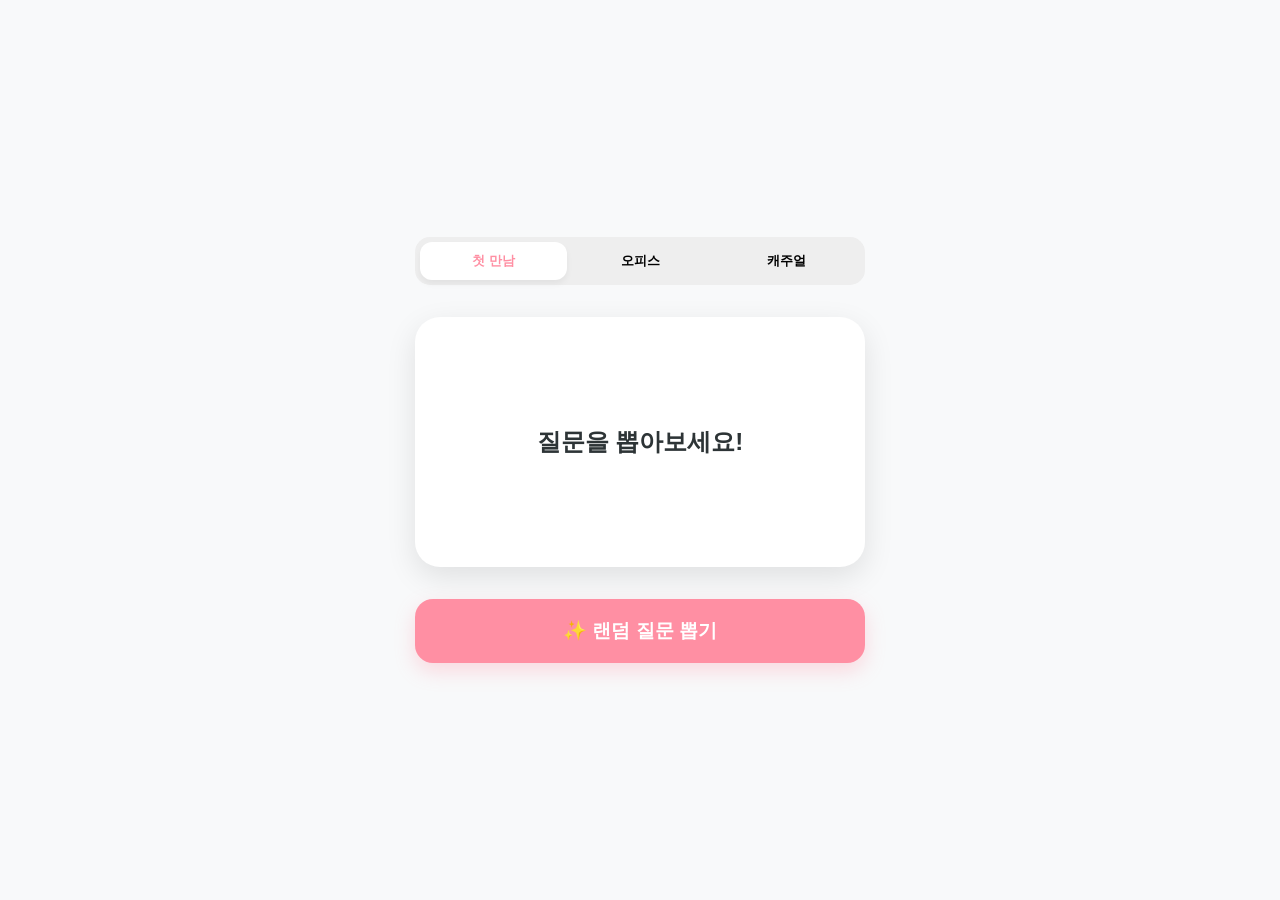
==== developer/index.html @ 5788ceca "init" ====
<!DOCTYPE html>
<html lang="ko">
<head>
  <meta charset="UTF-8">
  <meta name="viewport" content="width=device-width, initial-scale=1.0">
  <title>아이스브레이킹 랜덤 질문 생성기</title>
  <!-- Designer의 CSS를 직접 연결하거나 삽입 (편의상 통합) -->
  <link rel="stylesheet" href="../designer/style.css">
  <style>
    /* 통합을 위한 추가 스타일 (카테고리 색상 차별화 등) */
    .office-theme { --accent-color: #74b9ff; }
    .casual-theme { --accent-color: #fab1a0; }
    .meeting-theme { --accent-color: #ff8fa3; }
  </style>
</head>
<body class="meeting-theme">
  <div class="container">
    <div class="category-tabs" id="tabs">
      <button data-cat="meeting" class="active">첫 만남</button>
      <button data-cat="office">오피스</button>
      <button data-cat="casual">캐주얼</button>
    </div>

    <div class="card" id="question-card">
      <p class="question-text fade-in" id="question">
        질문을 뽑아보세요!
      </p>
    </div>

    <button class="generate-btn" id="generate-btn">
      ✨ 랜덤 질문 뽑기
    </button>
  </div>

  <script>
    const questionsFile = '../content/questions.json';
    let allQuestions = [];
    let currentCategory = 'meeting';

    const questionEl = document.getElementById('question');
    const generateBtn = document.getElementById('generate-btn');
    const tabs = document.querySelectorAll('#tabs button');
    const card = document.getElementById('question-card');

    // 데이터 불러오기
    async function loadQuestions() {
      try {
        const response = await fetch(questionsFile);
        allQuestions = await response.json();
      } catch (err) {
        console.error("데이터를 불러오는 중 오류가 발생했습니다.", err);
        questionEl.innerText = "데이터 로딩 실패 😢";
      }
    }

    // 카테고리 변경
    tabs.forEach(tab => {
      tab.addEventListener('click', () => {
        tabs.forEach(t => t.classList.remove('active'));
        tab.classList.add('active');
        currentCategory = tab.dataset.cat;
        
        // 배경 테마 변경
        document.body.className = `${currentCategory}-theme`;
      });
    });

    // 질문 뽑기
    function generateQuestion() {
      const filtered = allQuestions.filter(q => q.category === currentCategory);
      if (filtered.length === 0) return;

      const randomIdx = Math.floor(Math.random() * filtered.length);
      const selected = filtered[randomIdx];

      // 애니메이션 재시작
      questionEl.classList.remove('fade-in');
      void questionEl.offsetWidth; // 리플로우 강제 발생
      questionEl.classList.add('fade-in');

      questionEl.innerText = selected.question;
    }

    generateBtn.addEventListener('click', generateQuestion);

    // 초기화
    loadQuestions();
  </script>
</body>
</html>
---- designer/style.css ----
:root {
  --bg-primary: #f8f9fa;
  --bg-secondary: #ffffff;
  --accent-color: #ff8fa3; /* 러블리 핑크 파스텔 */
  --text-main: #2d3436;
  --text-muted: #636e72;
  --shadow: 0 10px 30px rgba(0, 0, 0, 0.1);
}

* {
  box-sizing: border-box;
  margin: 0;
  padding: 0;
  font-family: 'Pretendard', -apple-system, BlinkMacSystemFont, 'Segoe UI', Roboto, sans-serif;
}

body {
  background-color: var(--bg-primary);
  display: flex;
  justify-content: center;
  align-items: center;
  height: 100vh;
  color: var(--text-main);
}

.container {
  width: 90%;
  max-width: 450px;
  text-align: center;
}

.category-tabs {
  display: flex;
  justify-content: space-around;
  margin-bottom: 2rem;
  background: #eee;
  padding: 5px;
  border-radius: 15px;
}

.category-tabs button {
  flex: 1;
  border: none;
  background: transparent;
  padding: 10px;
  border-radius: 12px;
  cursor: pointer;
  font-weight: 600;
  transition: 0.3s;
}

.category-tabs button.active {
  background: white;
  box-shadow: 0 4px 6px rgba(0,0,0,0.05);
  color: var(--accent-color);
}

.card {
  background: var(--bg-secondary);
  padding: 3rem 2rem;
  border-radius: 25px;
  box-shadow: var(--shadow);
  min-height: 250px;
  display: flex;
  flex-direction: column;
  justify-content: center;
  margin-bottom: 2rem;
  transition: transform 0.3s ease;
}

.card:active {
  transform: scale(0.98);
}

.question-text {
  font-size: 1.5rem;
  line-height: 1.6;
  font-weight: 700;
  word-break: keep-all;
}

.generate-btn {
  background: var(--accent-color);
  color: white;
  border: none;
  padding: 1.2rem 2.5rem;
  border-radius: 18px;
  font-size: 1.2rem;
  font-weight: 800;
  cursor: pointer;
  box-shadow: 0 8px 20px rgba(255, 143, 163, 0.3);
  width: 100%;
  transition: 0.3s;
}

.generate-btn:hover {
  transform: translateY(-2px);
  filter: brightness(1.05);
}

.fade-in {
  animation: fadeIn 0.5s ease;
}

@keyframes fadeIn {
  from { opacity: 0; transform: translateY(10px); }
  to { opacity: 1; transform: translateY(0); }
}
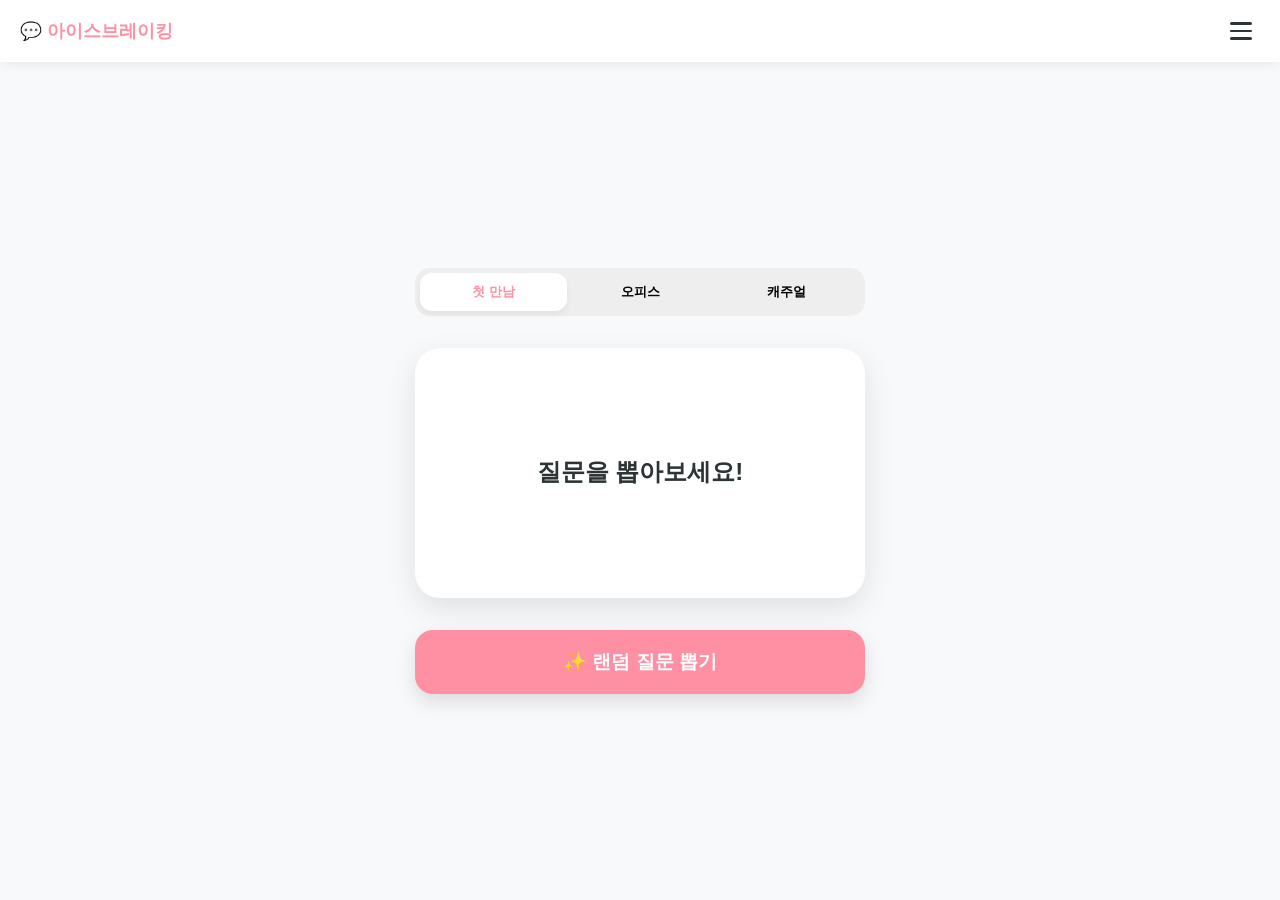
==== commit e8c57abd: "feat: 멀티게임 허브 추가 (아이스브레이킹 + 사다리타기) - 상단 네비게이션 바 및 게임 선택 바텀 시트 메뉴 추가 - 홈 화면에서 아이스브레이킹 게임 기본 표시 - 사다리타" ====
--- a/developer/index.html
+++ b/developer/index.html
@@ -3,88 +3,377 @@
 <head>
   <meta charset="UTF-8">
   <meta name="viewport" content="width=device-width, initial-scale=1.0">
-  <title>아이스브레이킹 랜덤 질문 생성기</title>
-  <!-- Designer의 CSS를 직접 연결하거나 삽입 (편의상 통합) -->
+  <title>미니게임 허브</title>
   <link rel="stylesheet" href="../designer/style.css">
-  <style>
-    /* 통합을 위한 추가 스타일 (카테고리 색상 차별화 등) */
-    .office-theme { --accent-color: #74b9ff; }
-    .casual-theme { --accent-color: #fab1a0; }
-    .meeting-theme { --accent-color: #ff8fa3; }
-  </style>
 </head>
 <body class="meeting-theme">
-  <div class="container">
-    <div class="category-tabs" id="tabs">
-      <button data-cat="meeting" class="active">첫 만남</button>
-      <button data-cat="office">오피스</button>
-      <button data-cat="casual">캐주얼</button>
+
+  <!-- 상단 네비게이션 -->
+  <nav class="app-nav">
+    <span class="nav-game-title" id="nav-title">💬 아이스브레이킹</span>
+    <button class="menu-btn" id="menu-btn" title="게임 선택">
+      <span></span><span></span><span></span>
+    </button>
+  </nav>
+
+  <!-- 게임 선택 바텀 시트 -->
+  <div class="game-menu-overlay" id="game-menu-overlay">
+    <div class="game-menu">
+      <div class="game-menu-handle"></div>
+      <div class="game-menu-header">
+        <span>🎮 게임 선택</span>
+        <button class="close-menu-btn" id="close-menu-btn">✕</button>
+      </div>
+      <div class="game-list" id="game-list">
+        <div class="game-card active" data-game="icebreaker">
+          <div class="game-card-icon">💬</div>
+          <div class="game-card-info">
+            <div class="game-card-name">아이스브레이킹</div>
+            <div class="game-card-desc">랜덤 질문으로 어색함 깨기</div>
+          </div>
+        </div>
+        <div class="game-card" data-game="ladder">
+          <div class="game-card-icon">🪜</div>
+          <div class="game-card-info">
+            <div class="game-card-name">사다리타기</div>
+            <div class="game-card-desc">공평한 사다리 게임</div>
+          </div>
+        </div>
+      </div>
     </div>
-
-    <div class="card" id="question-card">
-      <p class="question-text fade-in" id="question">
-        질문을 뽑아보세요!
-      </p>
+  </div>
+
+  <!-- ===== 아이스브레이킹 뷰 ===== -->
+  <div class="game-view" id="view-icebreaker">
+    <div class="container">
+      <div class="category-tabs" id="tabs">
+        <button data-cat="meeting" class="active">첫 만남</button>
+        <button data-cat="office">오피스</button>
+        <button data-cat="casual">캐주얼</button>
+      </div>
+      <div class="card" id="question-card">
+        <p class="question-text fade-in" id="question">질문을 뽑아보세요!</p>
+      </div>
+      <button class="generate-btn" id="generate-btn">✨ 랜덤 질문 뽑기</button>
     </div>
-
-    <button class="generate-btn" id="generate-btn">
-      ✨ 랜덤 질문 뽑기
-    </button>
   </div>
 
+  <!-- ===== 사다리타기 뷰 ===== -->
+  <div class="game-view hidden" id="view-ladder">
+    <div class="ladder-container">
+
+      <!-- 설정 단계 -->
+      <div id="ladder-setup">
+        <h2 class="ladder-title">🪜 사다리타기</h2>
+        <p class="ladder-subtitle">참여자 이름과 결과를 입력하세요</p>
+        <div class="ladder-inputs">
+          <div class="ladder-col-header">
+            <span>👤 참여자</span>
+            <span>🎁 결과</span>
+          </div>
+          <div id="player-rows">
+            <div class="player-row">
+              <input type="text" class="player-input" placeholder="이름 1">
+              <input type="text" class="result-input" placeholder="결과 1">
+            </div>
+            <div class="player-row">
+              <input type="text" class="player-input" placeholder="이름 2">
+              <input type="text" class="result-input" placeholder="결과 2">
+            </div>
+          </div>
+          <button class="add-player-btn" id="add-player-btn">+ 참여자 추가</button>
+        </div>
+        <button class="generate-btn ladder-start-btn" id="ladder-start-btn">🪜 사다리 타기!</button>
+      </div>
+
+      <!-- 게임 단계 -->
+      <div id="ladder-game" class="hidden">
+        <canvas id="ladder-canvas"></canvas>
+        <div class="ladder-actions">
+          <button class="generate-btn" id="reveal-btn">🎉 결과 공개!</button>
+          <button class="secondary-btn" id="ladder-reset-btn">↩ 다시 설정</button>
+        </div>
+      </div>
+
+    </div>
+  </div>
+
   <script>
-    const questionsFile = '../content/questions.json';
+    // ==================== 게임 관리 ====================
+    const GAMES = {
+      icebreaker: { title: '💬 아이스브레이킹', theme: 'meeting-theme' },
+      ladder:     { title: '🪜 사다리타기',     theme: 'ladder-theme'  }
+    };
+    let currentGame = 'icebreaker';
+
+    function switchGame(name) {
+      if (name === currentGame) { closeMenu(); return; }
+      document.querySelectorAll('.game-view').forEach(v => v.classList.add('hidden'));
+      document.getElementById(`view-${name}`).classList.remove('hidden');
+      document.getElementById('nav-title').textContent = GAMES[name].title;
+      document.body.className = GAMES[name].theme;
+      document.querySelectorAll('.game-card').forEach(c => c.classList.toggle('active', c.dataset.game === name));
+      currentGame = name;
+      closeMenu();
+    }
+
+    // 메뉴 열기/닫기
+    const overlay = document.getElementById('game-menu-overlay');
+    document.getElementById('menu-btn').addEventListener('click', () => overlay.classList.add('open'));
+    document.getElementById('close-menu-btn').addEventListener('click', closeMenu);
+    overlay.addEventListener('click', e => { if (e.target === overlay) closeMenu(); });
+    function closeMenu() { overlay.classList.remove('open'); }
+
+    document.querySelectorAll('.game-card').forEach(card => {
+      card.addEventListener('click', () => switchGame(card.dataset.game));
+    });
+
+    // ==================== 아이스브레이킹 ====================
     let allQuestions = [];
     let currentCategory = 'meeting';
-
     const questionEl = document.getElementById('question');
-    const generateBtn = document.getElementById('generate-btn');
-    const tabs = document.querySelectorAll('#tabs button');
-    const card = document.getElementById('question-card');
-
-    // 데이터 불러오기
+
     async function loadQuestions() {
       try {
-        const response = await fetch(questionsFile);
-        allQuestions = await response.json();
-      } catch (err) {
-        console.error("데이터를 불러오는 중 오류가 발생했습니다.", err);
-        questionEl.innerText = "데이터 로딩 실패 😢";
+        const res = await fetch('../content/questions.json');
+        allQuestions = await res.json();
+      } catch (e) {
+        questionEl.innerText = '데이터 로딩 실패 😢';
       }
     }
 
-    // 카테고리 변경
-    tabs.forEach(tab => {
+    document.querySelectorAll('#tabs button').forEach(tab => {
       tab.addEventListener('click', () => {
-        tabs.forEach(t => t.classList.remove('active'));
+        document.querySelectorAll('#tabs button').forEach(t => t.classList.remove('active'));
         tab.classList.add('active');
         currentCategory = tab.dataset.cat;
-        
-        // 배경 테마 변경
-        document.body.className = `${currentCategory}-theme`;
+        if (currentGame === 'icebreaker') {
+          const map = { meeting: 'meeting-theme', office: 'office-theme', casual: 'casual-theme' };
+          document.body.className = map[currentCategory];
+        }
       });
     });
 
-    // 질문 뽑기
-    function generateQuestion() {
-      const filtered = allQuestions.filter(q => q.category === currentCategory);
-      if (filtered.length === 0) return;
-
-      const randomIdx = Math.floor(Math.random() * filtered.length);
-      const selected = filtered[randomIdx];
-
-      // 애니메이션 재시작
+    document.getElementById('generate-btn').addEventListener('click', () => {
+      const pool = allQuestions.filter(q => q.category === currentCategory);
+      if (!pool.length) return;
+      const q = pool[Math.floor(Math.random() * pool.length)];
       questionEl.classList.remove('fade-in');
-      void questionEl.offsetWidth; // 리플로우 강제 발생
+      void questionEl.offsetWidth;
       questionEl.classList.add('fade-in');
-
-      questionEl.innerText = selected.question;
-    }
-
-    generateBtn.addEventListener('click', generateQuestion);
-
-    // 초기화
+      questionEl.innerText = q.question;
+    });
+
     loadQuestions();
+
+    // ==================== 사다리타기 ====================
+    const playerRows = document.getElementById('player-rows');
+    const addPlayerBtn = document.getElementById('add-player-btn');
+    let ladderState = {};
+
+    function renumberPlaceholders() {
+      playerRows.querySelectorAll('.player-row').forEach((row, i) => {
+        const pi = row.querySelector('.player-input');
+        const ri = row.querySelector('.result-input');
+        if (!pi.value) pi.placeholder = `이름 ${i + 1}`;
+        if (!ri.value) ri.placeholder = `결과 ${i + 1}`;
+      });
+      addPlayerBtn.disabled = playerRows.children.length >= 6;
+    }
+
+    addPlayerBtn.addEventListener('click', () => {
+      if (playerRows.children.length >= 6) return;
+      const idx = playerRows.children.length + 1;
+      const row = document.createElement('div');
+      row.className = 'player-row';
+      row.innerHTML = `
+        <input type="text" class="player-input" placeholder="이름 ${idx}">
+        <input type="text" class="result-input" placeholder="결과 ${idx}">
+        <button class="remove-row-btn" onclick="this.closest('.player-row').remove(); renumberPlaceholders();">✕</button>
+      `;
+      playerRows.appendChild(row);
+      renumberPlaceholders();
+    });
+
+    document.getElementById('ladder-start-btn').addEventListener('click', startLadder);
+    document.getElementById('reveal-btn').addEventListener('click', revealResults);
+    document.getElementById('ladder-reset-btn').addEventListener('click', resetLadder);
+
+    function startLadder() {
+      const rows = [...playerRows.querySelectorAll('.player-row')];
+      if (rows.length < 2) { alert('최소 2명 이상 입력해주세요!'); return; }
+
+      const players = rows.map((r, i) => r.querySelector('.player-input').value.trim() || `참여자${i + 1}`);
+      const results = rows.map((r, i) => r.querySelector('.result-input').value.trim() || `결과${i + 1}`);
+      const shuffled = [...results].sort(() => Math.random() - 0.5);
+
+      const n = players.length;
+      const ROWS = 7;
+      const connections = buildConnections(n, ROWS);
+      const paths = calcPaths(n, ROWS, connections);
+
+      ladderState = { players, results: shuffled, connections, paths, n, ROWS };
+
+      document.getElementById('ladder-setup').classList.add('hidden');
+      document.getElementById('ladder-game').classList.remove('hidden');
+      document.getElementById('reveal-btn').style.display = '';
+      const existing = document.getElementById('result-list');
+      if (existing) existing.remove();
+
+      drawLadder(new Set());
+    }
+
+    function buildConnections(n, ROWS) {
+      const conns = [];
+      for (let row = 0; row < ROWS; row++) {
+        const used = new Set();
+        for (let col = 0; col < n - 1; col++) {
+          if (!used.has(col) && !used.has(col - 1) && Math.random() < 0.45) {
+            conns.push({ row, col });
+            used.add(col);
+            used.add(col + 1);
+          }
+        }
+      }
+      return conns;
+    }
+
+    function calcPaths(n, ROWS, conns) {
+      return Array.from({ length: n }, (_, start) => {
+        let col = start;
+        const steps = [];
+        for (let row = 0; row < ROWS; row++) {
+          const right = conns.find(c => c.row === row && c.col === col);
+          const left  = conns.find(c => c.row === row && c.col === col - 1);
+          if (right)      { steps.push({ row, toCol: col + 1 }); col++; }
+          else if (left)  { steps.push({ row, toCol: col - 1 }); col--; }
+        }
+        return { start, end: col, steps };
+      });
+    }
+
+    function drawLadder(highlighted) {
+      const { players, results, connections, paths, n, ROWS } = ladderState;
+      const canvas = document.getElementById('ladder-canvas');
+      const ctx = canvas.getContext('2d');
+
+      const PAD     = 32;
+      const NAME_H  = 44;
+      const ROW_GAP = 38;
+      const RES_H   = 44;
+      const avail   = Math.min(window.innerWidth - 48, 460) - PAD * 2;
+      const COL_GAP = n > 1 ? Math.min(80, avail / (n - 1)) : 80;
+      const W       = COL_GAP * (n - 1) + PAD * 2;
+      const H       = NAME_H + (ROWS + 1) * ROW_GAP + RES_H;
+
+      canvas.width  = W;
+      canvas.height = H;
+      ctx.clearRect(0, 0, W, H);
+
+      const X = col => PAD + col * COL_GAP;
+      const Y = row => NAME_H + (row + 1) * ROW_GAP;
+      const TOP    = NAME_H;
+      const BOTTOM = NAME_H + (ROWS + 1) * ROW_GAP;
+
+      ctx.textAlign    = 'center';
+      ctx.textBaseline = 'middle';
+
+      // 플레이어 이름
+      players.forEach((name, i) => {
+        ctx.font      = 'bold 13px Pretendard, sans-serif';
+        ctx.fillStyle = highlighted.has(i) ? '#6c5ce7' : '#2d3436';
+        ctx.fillText(clip(name, 4), X(i), NAME_H / 2);
+      });
+
+      // 결과 (공개 전엔 ?)
+      const revealed = highlighted.size > 0;
+      results.forEach((res, i) => {
+        ctx.font      = 'bold 13px Pretendard, sans-serif';
+        ctx.fillStyle = revealed ? '#6c5ce7' : '#b2bec3';
+        ctx.fillText(revealed ? clip(res, 4) : '?', X(i), BOTTOM + RES_H / 2);
+      });
+
+      // 세로선
+      ctx.strokeStyle = '#ddd';
+      ctx.lineWidth   = 3;
+      ctx.lineCap     = 'round';
+      players.forEach((_, i) => {
+        ctx.beginPath();
+        ctx.moveTo(X(i), TOP);
+        ctx.lineTo(X(i), BOTTOM);
+        ctx.stroke();
+      });
+
+      // 가로선
+      connections.forEach(({ row, col }) => {
+        ctx.strokeStyle = '#ccc';
+        ctx.lineWidth   = 3;
+        ctx.beginPath();
+        ctx.moveTo(X(col), Y(row));
+        ctx.lineTo(X(col + 1), Y(row));
+        ctx.stroke();
+      });
+
+      // 강조 경로
+      highlighted.forEach(idx => {
+        const path = paths[idx];
+        const moveMap = {};
+        path.steps.forEach(s => { moveMap[s.row] = s.toCol; });
+
+        ctx.strokeStyle = '#6c5ce7';
+        ctx.lineWidth   = 5;
+        ctx.shadowColor = 'rgba(108, 92, 231, 0.4)';
+        ctx.shadowBlur  = 10;
+        ctx.lineCap     = 'round';
+        ctx.lineJoin    = 'round';
+
+        let col = path.start;
+        ctx.beginPath();
+        ctx.moveTo(X(col), TOP);
+        for (let row = 0; row < ROWS; row++) {
+          ctx.lineTo(X(col), Y(row));
+          if (moveMap[row] !== undefined) {
+            col = moveMap[row];
+            ctx.lineTo(X(col), Y(row));
+          }
+        }
+        ctx.lineTo(X(col), BOTTOM);
+        ctx.stroke();
+        ctx.shadowBlur = 0;
+      });
+    }
+
+    function revealResults() {
+      const all = new Set(ladderState.players.map((_, i) => i));
+      drawLadder(all);
+      document.getElementById('reveal-btn').style.display = 'none';
+
+      const list = document.createElement('div');
+      list.id = 'result-list';
+      list.className = 'result-list fade-in';
+      ladderState.paths.forEach(p => {
+        const item = document.createElement('div');
+        item.className = 'result-item';
+        item.innerHTML = `
+          <span class="result-player">${ladderState.players[p.start]}</span>
+          <span class="result-arrow">→</span>
+          <span class="result-value">${ladderState.results[p.end]}</span>
+        `;
+        list.appendChild(item);
+      });
+      document.getElementById('ladder-game').appendChild(list);
+    }
+
+    function resetLadder() {
+      document.getElementById('ladder-setup').classList.remove('hidden');
+      document.getElementById('ladder-game').classList.add('hidden');
+      const rl = document.getElementById('result-list');
+      if (rl) rl.remove();
+    }
+
+    function clip(str, max) {
+      return str.length > max ? str.slice(0, max) + '..' : str;
+    }
   </script>
 </body>
 </html>
--- a/designer/style.css
+++ b/designer/style.css
@@ -1,7 +1,7 @@
 :root {
   --bg-primary: #f8f9fa;
   --bg-secondary: #ffffff;
-  --accent-color: #ff8fa3; /* 러블리 핑크 파스텔 */
+  --accent-color: #ff8fa3;
   --text-main: #2d3436;
   --text-muted: #636e72;
   --shadow: 0 10px 30px rgba(0, 0, 0, 0.1);
@@ -17,14 +17,192 @@
 body {
   background-color: var(--bg-primary);
   display: flex;
+  flex-direction: column;
+  min-height: 100vh;
+  color: var(--text-main);
+  transition: background-color 0.4s ease;
+}
+
+/* ==================== 상단 네비게이션 ==================== */
+.app-nav {
+  position: sticky;
+  top: 0;
+  z-index: 100;
+  display: flex;
+  justify-content: space-between;
+  align-items: center;
+  padding: 14px 20px;
+  background: var(--bg-secondary);
+  box-shadow: 0 2px 12px rgba(0, 0, 0, 0.07);
+}
+
+.nav-game-title {
+  font-size: 1.1rem;
+  font-weight: 800;
+  color: var(--accent-color);
+  transition: color 0.3s;
+}
+
+.menu-btn {
+  background: none;
+  border: none;
+  cursor: pointer;
+  display: flex;
+  flex-direction: column;
   justify-content: center;
-  align-items: center;
-  height: 100vh;
-  color: var(--text-main);
-}
-
+  gap: 5px;
+  padding: 8px;
+  border-radius: 10px;
+  transition: background 0.2s;
+}
+
+.menu-btn:hover {
+  background: var(--bg-primary);
+}
+
+.menu-btn span {
+  display: block;
+  width: 22px;
+  height: 2.5px;
+  background: var(--text-main);
+  border-radius: 2px;
+}
+
+/* ==================== 게임 뷰 ==================== */
+.game-view {
+  flex: 1;
+  display: flex;
+  justify-content: center;
+  align-items: center;
+  padding: 24px 16px;
+  overflow-y: auto;
+}
+
+.game-view.hidden {
+  display: none;
+}
+
+/* ==================== 게임 선택 메뉴 (바텀 시트) ==================== */
+.game-menu-overlay {
+  position: fixed;
+  inset: 0;
+  background: rgba(0, 0, 0, 0.45);
+  z-index: 200;
+  display: flex;
+  align-items: flex-end;
+  opacity: 0;
+  pointer-events: none;
+  transition: opacity 0.3s ease;
+}
+
+.game-menu-overlay.open {
+  opacity: 1;
+  pointer-events: all;
+}
+
+.game-menu {
+  width: 100%;
+  background: var(--bg-secondary);
+  border-radius: 28px 28px 0 0;
+  padding: 24px 20px 32px;
+  transform: translateY(100%);
+  transition: transform 0.35s cubic-bezier(0.34, 1.56, 0.64, 1);
+}
+
+.game-menu-overlay.open .game-menu {
+  transform: translateY(0);
+}
+
+.game-menu-handle {
+  width: 40px;
+  height: 4px;
+  background: #ddd;
+  border-radius: 2px;
+  margin: 0 auto 20px;
+}
+
+.game-menu-header {
+  display: flex;
+  justify-content: space-between;
+  align-items: center;
+  margin-bottom: 18px;
+  font-size: 1.1rem;
+  font-weight: 800;
+}
+
+.close-menu-btn {
+  background: var(--bg-primary);
+  border: none;
+  border-radius: 50%;
+  width: 34px;
+  height: 34px;
+  cursor: pointer;
+  font-size: 14px;
+  color: var(--text-muted);
+  display: flex;
+  align-items: center;
+  justify-content: center;
+  transition: background 0.2s;
+}
+
+.close-menu-btn:hover {
+  background: #e0e0e0;
+}
+
+.game-list {
+  display: flex;
+  flex-direction: column;
+  gap: 10px;
+}
+
+.game-card {
+  display: flex;
+  align-items: center;
+  gap: 16px;
+  padding: 16px;
+  border-radius: 18px;
+  background: var(--bg-primary);
+  cursor: pointer;
+  border: 2px solid transparent;
+  transition: all 0.2s ease;
+}
+
+.game-card:hover {
+  border-color: var(--accent-color);
+}
+
+.game-card.active {
+  background: var(--accent-color);
+  color: white;
+}
+
+.game-card-icon {
+  font-size: 2.2rem;
+  line-height: 1;
+}
+
+.game-card-info {
+  flex: 1;
+}
+
+.game-card-name {
+  font-weight: 800;
+  font-size: 1rem;
+  margin-bottom: 2px;
+}
+
+.game-card-desc {
+  font-size: 0.82rem;
+  opacity: 0.65;
+}
+
+.game-card.active .game-card-desc {
+  opacity: 0.85;
+}
+
+/* ==================== 아이스브레이킹 뷰 ==================== */
 .container {
-  width: 90%;
+  width: 100%;
   max-width: 450px;
   text-align: center;
 }
@@ -47,11 +225,12 @@
   cursor: pointer;
   font-weight: 600;
   transition: 0.3s;
+  font-family: inherit;
 }
 
 .category-tabs button.active {
   background: white;
-  box-shadow: 0 4px 6px rgba(0,0,0,0.05);
+  box-shadow: 0 4px 6px rgba(0, 0, 0, 0.05);
   color: var(--accent-color);
 }
 
@@ -88,9 +267,10 @@
   font-size: 1.2rem;
   font-weight: 800;
   cursor: pointer;
-  box-shadow: 0 8px 20px rgba(255, 143, 163, 0.3);
+  box-shadow: 0 8px 20px rgba(0, 0, 0, 0.12);
   width: 100%;
   transition: 0.3s;
+  font-family: inherit;
 }
 
 .generate-btn:hover {
@@ -98,11 +278,203 @@
   filter: brightness(1.05);
 }
 
+.generate-btn:active {
+  transform: translateY(0);
+}
+
+/* ==================== 사다리타기 ==================== */
+.ladder-container {
+  width: 100%;
+  max-width: 500px;
+  text-align: center;
+}
+
+.ladder-title {
+  font-size: 1.5rem;
+  font-weight: 800;
+  margin-bottom: 6px;
+}
+
+.ladder-subtitle {
+  color: var(--text-muted);
+  margin-bottom: 24px;
+  font-size: 0.95rem;
+}
+
+.ladder-inputs {
+  background: var(--bg-secondary);
+  border-radius: 20px;
+  padding: 20px;
+  box-shadow: var(--shadow);
+  margin-bottom: 20px;
+  text-align: left;
+}
+
+.ladder-col-header {
+  display: flex;
+  justify-content: space-between;
+  font-weight: 700;
+  font-size: 0.88rem;
+  color: var(--text-muted);
+  margin-bottom: 12px;
+  padding: 0 4px;
+}
+
+.ladder-col-header span:last-child {
+  margin-right: 34px;
+}
+
+.player-row {
+  display: flex;
+  gap: 8px;
+  margin-bottom: 10px;
+  align-items: center;
+}
+
+.player-input,
+.result-input {
+  flex: 1;
+  padding: 11px 14px;
+  border: 2px solid #eee;
+  border-radius: 12px;
+  font-size: 0.95rem;
+  font-family: inherit;
+  outline: none;
+  background: var(--bg-primary);
+  color: var(--text-main);
+  transition: border-color 0.2s;
+}
+
+.player-input:focus,
+.result-input:focus {
+  border-color: var(--accent-color);
+  background: white;
+}
+
+.remove-row-btn {
+  background: none;
+  border: none;
+  color: #ccc;
+  cursor: pointer;
+  font-size: 1.1rem;
+  padding: 4px 6px;
+  border-radius: 8px;
+  transition: color 0.2s;
+  flex-shrink: 0;
+  line-height: 1;
+}
+
+.remove-row-btn:hover {
+  color: #e74c3c;
+}
+
+.add-player-btn {
+  width: 100%;
+  padding: 11px;
+  border: 2px dashed #ddd;
+  border-radius: 12px;
+  background: none;
+  color: var(--text-muted);
+  font-size: 0.93rem;
+  cursor: pointer;
+  margin-top: 6px;
+  transition: all 0.2s;
+  font-family: inherit;
+  font-weight: 600;
+}
+
+.add-player-btn:hover {
+  border-color: var(--accent-color);
+  color: var(--accent-color);
+}
+
+.add-player-btn:disabled {
+  opacity: 0.35;
+  cursor: not-allowed;
+}
+
+.ladder-start-btn {
+  margin-top: 4px;
+}
+
+#ladder-canvas {
+  display: block;
+  margin: 0 auto 20px;
+  max-width: 100%;
+}
+
+.ladder-actions {
+  display: flex;
+  flex-direction: column;
+  gap: 10px;
+}
+
+.secondary-btn {
+  background: var(--bg-secondary);
+  border: 2px solid #eee;
+  padding: 1rem 2rem;
+  border-radius: 18px;
+  font-size: 1rem;
+  font-weight: 700;
+  cursor: pointer;
+  width: 100%;
+  transition: all 0.2s;
+  font-family: inherit;
+  color: var(--text-main);
+}
+
+.secondary-btn:hover {
+  border-color: var(--accent-color);
+  color: var(--accent-color);
+}
+
+.result-list {
+  margin-top: 20px;
+  display: flex;
+  flex-direction: column;
+  gap: 10px;
+  text-align: left;
+}
+
+.result-item {
+  display: flex;
+  align-items: center;
+  gap: 10px;
+  background: var(--bg-secondary);
+  padding: 14px 18px;
+  border-radius: 14px;
+  box-shadow: 0 2px 10px rgba(0, 0, 0, 0.06);
+}
+
+.result-player {
+  font-weight: 700;
+  flex: 1;
+}
+
+.result-arrow {
+  color: var(--text-muted);
+  font-size: 1rem;
+}
+
+.result-value {
+  font-weight: 700;
+  color: var(--accent-color);
+  flex: 1;
+  text-align: right;
+}
+
+/* ==================== 테마 ==================== */
+.meeting-theme { --accent-color: #ff8fa3; }
+.office-theme  { --accent-color: #74b9ff; }
+.casual-theme  { --accent-color: #fab1a0; }
+.ladder-theme  { --accent-color: #6c5ce7; }
+
+/* ==================== 애니메이션 ==================== */
 .fade-in {
   animation: fadeIn 0.5s ease;
 }
 
 @keyframes fadeIn {
   from { opacity: 0; transform: translateY(10px); }
-  to { opacity: 1; transform: translateY(0); }
-}
+  to   { opacity: 1; transform: translateY(0); }
+}
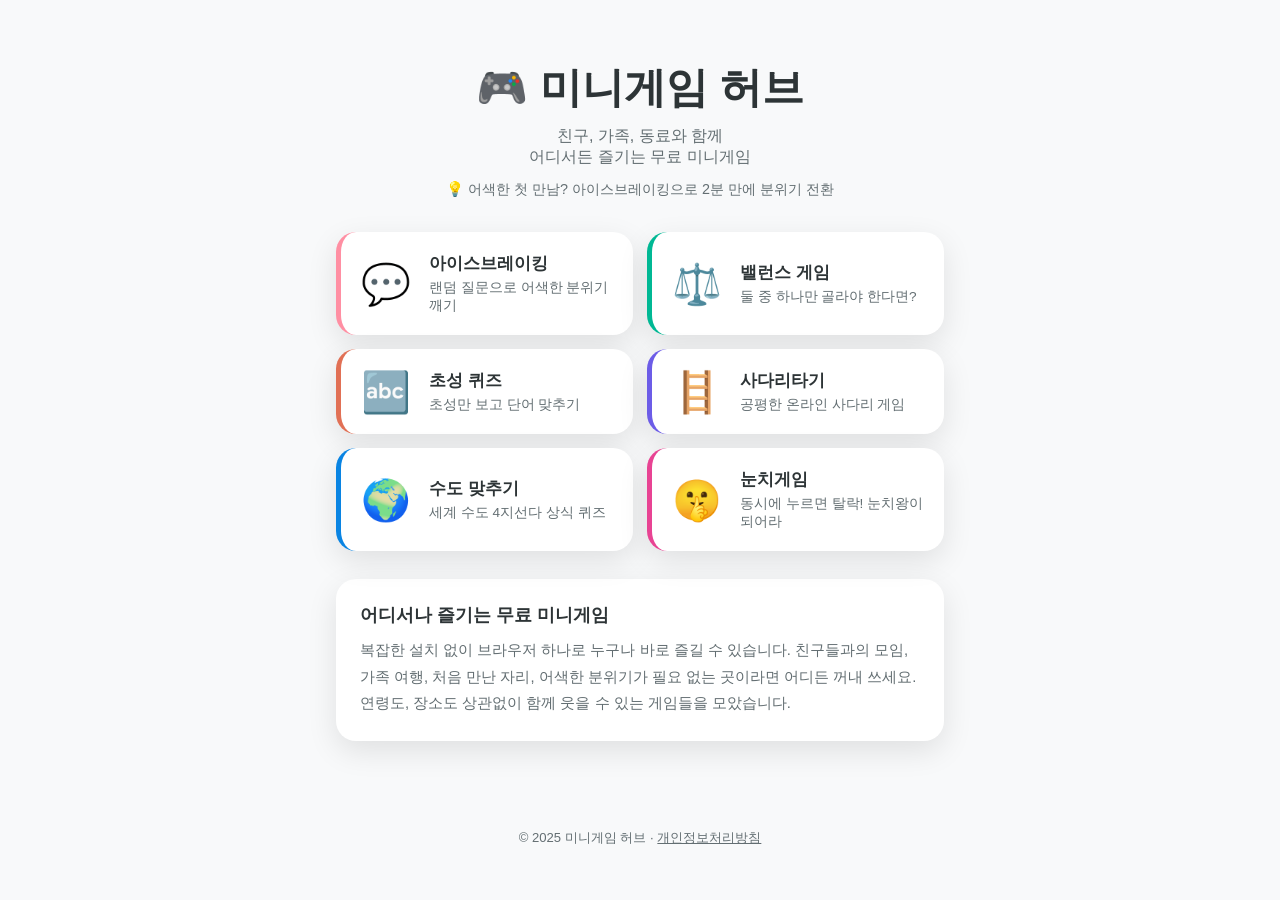
==== commit 71c30698: "feat: 수도 맞추기·눈치게임 추가, 상황 카드 리디자인, AOS 라이브러리 적용 - capital.html: 세계 50개국 수도 4지선다 퀴즈 (12초 타이머, 10문제, 점수" ====
--- a/developer/index.html
+++ b/developer/index.html
@@ -3,7 +3,20 @@
 <head>
   <meta charset="UTF-8">
   <meta name="viewport" content="width=device-width, initial-scale=1.0">
-  <title>미니게임 허브</title>
+  <title>미니게임 허브 - 무료 온라인 미니게임 모음</title>
+  <meta name="robots" content="noindex, follow">
+  <meta property="og:type" content="website">
+  <meta property="og:title" content="미니게임 허브 - 무료 온라인 미니게임 모음">
+  <meta property="og:description" content="친구, 가족, 동료와 함께 즐기는 무료 온라인 미니게임 모음. 설치 없이 바로 플레이!">
+  <meta property="og:url" content="https://comeevery-git.github.io/new_agent_project/">
+  <meta property="og:locale" content="ko_KR">
+  <meta property="og:image" content="https://comeevery-git.github.io/new_agent_project/og-image.jpg">
+  <meta property="og:image:width" content="800">
+  <meta property="og:image:height" content="800">
+  <meta property="og:image:type" content="image/jpeg">
+  <meta property="og:image:alt" content="미니게임 허브 마스코트">
+  <link rel="canonical" href="https://comeevery-git.github.io/new_agent_project/">
+  <meta http-equiv="refresh" content="0; url=https://comeevery-git.github.io/new_agent_project/">
   <link rel="stylesheet" href="../designer/style.css">
 </head>
 <body class="meeting-theme">
@@ -39,6 +52,20 @@
             <div class="game-card-desc">공평한 사다리 게임</div>
           </div>
         </div>
+        <div class="game-card" data-game="balance">
+          <div class="game-card-icon">⚖️</div>
+          <div class="game-card-info">
+            <div class="game-card-name">밸런스 게임</div>
+            <div class="game-card-desc">둘 중 하나만 골라야 한다면?</div>
+          </div>
+        </div>
+        <div class="game-card" data-game="quiz">
+          <div class="game-card-icon">🔤</div>
+          <div class="game-card-info">
+            <div class="game-card-name">초성 퀴즈</div>
+            <div class="game-card-desc">초성만 보고 단어 맞추기</div>
+          </div>
+        </div>
       </div>
     </div>
   </div>
@@ -55,6 +82,37 @@
         <p class="question-text fade-in" id="question">질문을 뽑아보세요!</p>
       </div>
       <button class="generate-btn" id="generate-btn">✨ 랜덤 질문 뽑기</button>
+    </div>
+  </div>
+
+  <!-- ===== 밸런스 게임 뷰 ===== -->
+  <div class="game-view hidden" id="view-balance">
+    <div class="container">
+      <div class="balance-progress" id="balance-progress">1 / 25</div>
+      <div class="balance-cards">
+        <div class="balance-card" id="balance-a" data-side="a">A</div>
+        <div class="balance-vs">VS</div>
+        <div class="balance-card" id="balance-b" data-side="b">B</div>
+      </div>
+      <button class="generate-btn" id="balance-next">다음 질문 →</button>
+    </div>
+  </div>
+
+  <!-- ===== 초성 퀴즈 뷰 ===== -->
+  <div class="game-view hidden" id="view-quiz">
+    <div class="container">
+      <div class="quiz-progress" id="quiz-progress">1 / 25</div>
+      <div class="quiz-card">
+        <div class="quiz-consonants" id="quiz-consonants">ㅊㅋ</div>
+        <div class="quiz-timer-bar"><div class="quiz-timer-fill" id="quiz-timer-fill"></div></div>
+        <div class="quiz-hint hidden" id="quiz-hint"></div>
+        <div class="quiz-answer hidden" id="quiz-answer"></div>
+      </div>
+      <div class="quiz-actions" id="quiz-actions">
+        <button class="secondary-btn" id="quiz-hint-btn">💡 힌트</button>
+        <button class="generate-btn" id="quiz-reveal-btn">정답 보기</button>
+      </div>
+      <button class="generate-btn hidden" id="quiz-next-btn">다음 문제 →</button>
     </div>
   </div>
 
@@ -102,12 +160,16 @@
     // ==================== 게임 관리 ====================
     const GAMES = {
       icebreaker: { title: '💬 아이스브레이킹', theme: 'meeting-theme' },
-      ladder:     { title: '🪜 사다리타기',     theme: 'ladder-theme'  }
+      ladder:     { title: '🪜 사다리타기',     theme: 'ladder-theme'  },
+      balance:    { title: '⚖️ 밸런스 게임',    theme: 'balance-theme' },
+      quiz:       { title: '🔤 초성 퀴즈',      theme: 'quiz-theme'    }
     };
     let currentGame = 'icebreaker';
 
     function switchGame(name) {
       if (name === currentGame) { closeMenu(); return; }
+      // 퀴즈 타이머 정지
+      if (currentGame === 'quiz') clearInterval(quizTimer);
       document.querySelectorAll('.game-view').forEach(v => v.classList.add('hidden'));
       document.getElementById(`view-${name}`).classList.remove('hidden');
       document.getElementById('nav-title').textContent = GAMES[name].title;
@@ -115,6 +177,9 @@
       document.querySelectorAll('.game-card').forEach(c => c.classList.toggle('active', c.dataset.game === name));
       currentGame = name;
       closeMenu();
+      // 게임별 초기화
+      if (name === 'balance') startBalance();
+      if (name === 'quiz') startQuiz();
     }
 
     // 메뉴 열기/닫기
@@ -374,6 +439,138 @@
     function clip(str, max) {
       return str.length > max ? str.slice(0, max) + '..' : str;
     }
+
+    // ==================== 밸런스 게임 ====================
+    let balanceQuestions = [];
+    let balanceQueue = [];
+    let balanceCurrent = 0;
+
+    async function loadBalance() {
+      try {
+        const res = await fetch('../content/balance.json');
+        balanceQuestions = await res.json();
+      } catch (e) { console.error('balance.json 로딩 실패', e); }
+    }
+
+    function startBalance() {
+      balanceQueue = [...balanceQuestions].sort(() => Math.random() - 0.5);
+      balanceCurrent = 0;
+      showBalanceQuestion();
+    }
+
+    function showBalanceQuestion() {
+      if (balanceCurrent >= balanceQueue.length) {
+        balanceCurrent = 0;
+        balanceQueue = [...balanceQueue].sort(() => Math.random() - 0.5);
+      }
+      const q = balanceQueue[balanceCurrent];
+      document.getElementById('balance-a').textContent = q.a;
+      document.getElementById('balance-b').textContent = q.b;
+      document.getElementById('balance-a').classList.remove('selected');
+      document.getElementById('balance-b').classList.remove('selected');
+      document.getElementById('balance-progress').textContent =
+        `${balanceCurrent + 1} / ${balanceQueue.length}`;
+    }
+
+    document.getElementById('balance-a').addEventListener('click', function () {
+      document.getElementById('balance-b').classList.remove('selected');
+      this.classList.toggle('selected');
+    });
+    document.getElementById('balance-b').addEventListener('click', function () {
+      document.getElementById('balance-a').classList.remove('selected');
+      this.classList.toggle('selected');
+    });
+    document.getElementById('balance-next').addEventListener('click', () => {
+      balanceCurrent++;
+      showBalanceQuestion();
+    });
+
+    loadBalance();
+
+    // ==================== 초성 퀴즈 ====================
+    let quizQuestions = [];
+    let quizQueue = [];
+    let quizCurrent = 0;
+    let quizTimer = null;
+    let quizTimeLeft = 10;
+    const QUIZ_TIME = 10;
+
+    async function loadQuiz() {
+      try {
+        const res = await fetch('../content/consonants.json');
+        quizQuestions = await res.json();
+      } catch (e) { console.error('consonants.json 로딩 실패', e); }
+    }
+
+    function startQuiz() {
+      quizQueue = [...quizQuestions].sort(() => Math.random() - 0.5);
+      quizCurrent = 0;
+      showQuizQuestion();
+    }
+
+    function showQuizQuestion() {
+      if (quizCurrent >= quizQueue.length) {
+        quizCurrent = 0;
+        quizQueue = [...quizQueue].sort(() => Math.random() - 0.5);
+      }
+      const q = quizQueue[quizCurrent];
+      document.getElementById('quiz-consonants').textContent = q.consonants;
+      document.getElementById('quiz-hint').textContent = q.hint;
+      document.getElementById('quiz-hint').classList.add('hidden');
+      document.getElementById('quiz-answer').textContent = q.answer;
+      document.getElementById('quiz-answer').classList.add('hidden');
+      document.getElementById('quiz-actions').classList.remove('hidden');
+      document.getElementById('quiz-next-btn').classList.add('hidden');
+      document.getElementById('quiz-progress').textContent =
+        `${quizCurrent + 1} / ${quizQueue.length}`;
+      startQuizTimer();
+    }
+
+    function startQuizTimer() {
+      clearInterval(quizTimer);
+      quizTimeLeft = QUIZ_TIME;
+      updateTimerBar();
+      quizTimer = setInterval(() => {
+        quizTimeLeft -= 0.1;
+        updateTimerBar();
+        if (quizTimeLeft <= 0) revealQuizAnswer();
+      }, 100);
+    }
+
+    function updateTimerBar() {
+      const pct = Math.max(0, quizTimeLeft / QUIZ_TIME * 100);
+      document.getElementById('quiz-timer-fill').style.width = pct + '%';
+    }
+
+    function revealQuizAnswer() {
+      clearInterval(quizTimer);
+      document.getElementById('quiz-timer-fill').style.width = '0%';
+      document.getElementById('quiz-answer').classList.remove('hidden');
+      document.getElementById('quiz-actions').classList.add('hidden');
+      document.getElementById('quiz-next-btn').classList.remove('hidden');
+    }
+
+    document.getElementById('quiz-hint-btn').addEventListener('click', () => {
+      document.getElementById('quiz-hint').classList.remove('hidden');
+    });
+    document.getElementById('quiz-reveal-btn').addEventListener('click', revealQuizAnswer);
+    document.getElementById('quiz-next-btn').addEventListener('click', () => {
+      quizCurrent++;
+      showQuizQuestion();
+    });
+
+    loadQuiz();
+
+    // 게임 전환 시 초성 퀴즈 타이머 정리
+    const _origSwitchGame = switchGame;
+    // switchGame 에서 quiz 외 게임으로 이동하면 타이머 정지
+    document.querySelectorAll('.game-card').forEach(card => {
+      card.addEventListener('click', () => {
+        if (card.dataset.game !== 'quiz') clearInterval(quizTimer);
+        if (card.dataset.game === 'balance') startBalance();
+        if (card.dataset.game === 'quiz') startQuiz();
+      });
+    });
   </script>
 </body>
 </html>
--- a/designer/style.css
+++ b/designer/style.css
@@ -463,11 +463,582 @@
   text-align: right;
 }
 
+/* ==================== 밸런스 게임 ==================== */
+.balance-progress {
+  text-align: center;
+  font-size: 0.9rem;
+  font-weight: 600;
+  color: var(--text-muted);
+  margin-bottom: 20px;
+}
+
+.balance-cards {
+  display: flex;
+  flex-direction: column;
+  gap: 14px;
+  margin-bottom: 24px;
+}
+
+.balance-card {
+  background: var(--bg-secondary);
+  border: 3px solid #eee;
+  border-radius: 22px;
+  padding: 28px 20px;
+  font-size: 1.3rem;
+  font-weight: 800;
+  text-align: center;
+  cursor: pointer;
+  transition: all 0.2s ease;
+  line-height: 1.4;
+  word-break: keep-all;
+  box-shadow: var(--shadow);
+}
+
+.balance-card:hover {
+  border-color: var(--accent-color);
+  transform: scale(1.02);
+}
+
+.balance-card.selected {
+  background: var(--accent-color);
+  border-color: var(--accent-color);
+  color: white;
+  transform: scale(1.02);
+}
+
+.balance-vs {
+  text-align: center;
+  font-size: 1rem;
+  font-weight: 900;
+  color: var(--text-muted);
+  letter-spacing: 2px;
+}
+
+/* ==================== 초성 퀴즈 ==================== */
+.quiz-progress {
+  text-align: center;
+  font-size: 0.9rem;
+  font-weight: 600;
+  color: var(--text-muted);
+  margin-bottom: 20px;
+}
+
+.quiz-card {
+  background: var(--bg-secondary);
+  border-radius: 25px;
+  padding: 40px 24px 30px;
+  text-align: center;
+  box-shadow: var(--shadow);
+  margin-bottom: 20px;
+}
+
+.quiz-consonants {
+  font-size: 3rem;
+  font-weight: 900;
+  letter-spacing: 12px;
+  color: var(--accent-color);
+  margin-bottom: 24px;
+  line-height: 1.2;
+}
+
+.quiz-timer-bar {
+  width: 100%;
+  height: 8px;
+  background: #eee;
+  border-radius: 4px;
+  overflow: hidden;
+  margin-bottom: 20px;
+}
+
+.quiz-timer-fill {
+  height: 100%;
+  background: var(--accent-color);
+  border-radius: 4px;
+  transition: width 0.1s linear;
+}
+
+.quiz-hint {
+  font-size: 1rem;
+  color: var(--text-muted);
+  background: var(--bg-primary);
+  border-radius: 12px;
+  padding: 10px 16px;
+  margin-bottom: 10px;
+}
+
+.quiz-answer {
+  font-size: 2rem;
+  font-weight: 900;
+  color: var(--accent-color);
+  animation: fadeIn 0.4s ease;
+  margin-top: 8px;
+}
+
+.quiz-actions {
+  display: flex;
+  gap: 10px;
+  margin-bottom: 10px;
+}
+
+.quiz-actions .secondary-btn {
+  flex: 1;
+}
+
+.quiz-actions .generate-btn {
+  flex: 2;
+}
+
 /* ==================== 테마 ==================== */
 .meeting-theme { --accent-color: #ff8fa3; }
 .office-theme  { --accent-color: #74b9ff; }
 .casual-theme  { --accent-color: #fab1a0; }
 .ladder-theme  { --accent-color: #6c5ce7; }
+.balance-theme { --accent-color: #00b894; }
+.quiz-theme    { --accent-color: #e17055; }
+.capital-theme { --accent-color: #0984e3; }
+.nunchi-theme  { --accent-color: #e84393; }
+
+/* ==================== 홈 페이지 ==================== */
+.home-theme { --accent-color: #ff8fa3; }
+
+.home-header {
+  padding: 48px 20px 28px;
+  text-align: center;
+}
+
+.home-title {
+  font-size: 2.2rem;
+  font-weight: 900;
+  margin-bottom: 10px;
+}
+
+.home-subtitle {
+  font-size: 1rem;
+  color: var(--text-muted);
+  font-weight: 500;
+  word-break: keep-all;
+}
+
+.home-main {
+  max-width: 500px;
+  margin: 0 auto;
+  padding: 0 16px 40px;
+}
+
+.games-grid {
+  display: flex;
+  flex-direction: column;
+  gap: 14px;
+  margin-bottom: 28px;
+}
+
+.home-game-card {
+  display: flex;
+  align-items: center;
+  gap: 18px;
+  background: var(--bg-secondary);
+  border-radius: 20px;
+  padding: 20px;
+  text-decoration: none;
+  color: var(--text-main);
+  box-shadow: var(--shadow);
+  border-left: 5px solid transparent;
+  transition: transform 0.2s ease, box-shadow 0.2s ease;
+}
+
+.home-game-card:hover {
+  transform: translateY(-3px);
+  box-shadow: 0 16px 40px rgba(0, 0, 0, 0.12);
+}
+
+.home-game-card.card-icebreaker { border-left-color: #ff8fa3; }
+.home-game-card.card-balance    { border-left-color: #00b894; }
+.home-game-card.card-quiz       { border-left-color: #e17055; }
+.home-game-card.card-ladder     { border-left-color: #6c5ce7; }
+.home-game-card.card-capital    { border-left-color: #0984e3; }
+.home-game-card.card-nunchi     { border-left-color: #e84393; }
+
+.home-game-icon {
+  font-size: 2.5rem;
+  line-height: 1;
+  flex-shrink: 0;
+}
+
+.home-game-name {
+  font-size: 1.05rem;
+  font-weight: 800;
+  margin-bottom: 4px;
+}
+
+.home-game-desc {
+  font-size: 0.85rem;
+  color: var(--text-muted);
+  font-weight: 500;
+}
+
+.about-section {
+  background: var(--bg-secondary);
+  border-radius: 20px;
+  padding: 24px;
+  box-shadow: var(--shadow);
+  margin-bottom: 24px;
+}
+
+.about-section h2 {
+  font-size: 1.1rem;
+  font-weight: 800;
+  margin-bottom: 10px;
+}
+
+.about-section p {
+  font-size: 0.92rem;
+  color: var(--text-muted);
+  line-height: 1.8;
+}
+
+.home-footer {
+  text-align: center;
+  padding: 24px 20px;
+  font-size: 0.82rem;
+  color: var(--text-muted);
+}
+
+.home-footer a {
+  color: var(--text-muted);
+  text-decoration: underline;
+}
+
+/* ==================== 게임 페이지 공통 ==================== */
+.page-nav {
+  position: sticky;
+  top: 0;
+  z-index: 100;
+  display: flex;
+  align-items: center;
+  justify-content: space-between;
+  padding: 14px 20px;
+  background: var(--bg-secondary);
+  box-shadow: 0 2px 12px rgba(0, 0, 0, 0.07);
+}
+
+.back-btn {
+  text-decoration: none;
+  color: var(--accent-color);
+  font-weight: 700;
+  font-size: 0.92rem;
+  padding: 6px 12px;
+  border-radius: 10px;
+  background: rgba(0, 0, 0, 0.04);
+  transition: background 0.2s;
+  white-space: nowrap;
+}
+
+.back-btn:hover { background: rgba(0, 0, 0, 0.08); }
+
+.page-nav-title {
+  font-size: 1rem;
+  font-weight: 800;
+  color: var(--text-main);
+}
+
+.nav-spacer { width: 70px; }
+
+.game-page {
+  flex: 1;
+  display: flex;
+  justify-content: center;
+  align-items: center;
+  padding: 24px 16px;
+}
+
+.game-page.top-align {
+  align-items: flex-start;
+  padding-top: 20px;
+}
+
+.other-games {
+  max-width: 500px;
+  margin: 0 auto;
+  padding: 0 16px 40px;
+}
+
+.other-games h2 {
+  font-size: 0.95rem;
+  font-weight: 700;
+  color: var(--text-muted);
+  margin-bottom: 14px;
+  padding-left: 4px;
+}
+
+.other-games-list {
+  display: flex;
+  flex-direction: column;
+  gap: 10px;
+}
+
+.other-game-link {
+  display: flex;
+  align-items: center;
+  gap: 14px;
+  background: var(--bg-secondary);
+  border-radius: 16px;
+  padding: 14px 18px;
+  text-decoration: none;
+  color: var(--text-main);
+  font-weight: 700;
+  font-size: 0.92rem;
+  box-shadow: 0 2px 8px rgba(0, 0, 0, 0.06);
+  transition: transform 0.2s;
+}
+
+.other-game-link:hover { transform: translateX(4px); }
+.other-game-link span:first-child { font-size: 1.4rem; }
+
+/* ==================== 유틸리티 ==================== */
+.hidden { display: none !important; }
+
+/* ==================== 반응형 ==================== */
+@media (min-width: 600px) {
+  .games-grid {
+    display: grid;
+    grid-template-columns: 1fr 1fr;
+    gap: 14px;
+  }
+
+  .home-header {
+    padding: 60px 20px 32px;
+  }
+
+  .home-title {
+    font-size: 2.6rem;
+  }
+
+  .balance-card {
+    font-size: 1.5rem;
+    padding: 36px 28px;
+  }
+
+  .quiz-consonants {
+    font-size: 3.8rem;
+    letter-spacing: 18px;
+  }
+}
+
+@media (min-width: 900px) {
+  .home-main {
+    max-width: 640px;
+  }
+
+  .game-page {
+    padding: 40px 20px;
+  }
+
+  .container {
+    max-width: 520px;
+  }
+}
+
+/* ==================== 공유하기 버튼 ==================== */
+.share-btn {
+  background: var(--bg-primary);
+  border: 1.5px solid rgba(0,0,0,0.12);
+  border-radius: 20px;
+  padding: 6px 14px;
+  font-size: 0.82rem;
+  font-weight: 600;
+  color: var(--text-muted);
+  cursor: pointer;
+  transition: all 0.2s;
+  white-space: nowrap;
+}
+
+.share-btn:hover {
+  background: var(--accent-color);
+  color: #fff;
+  border-color: var(--accent-color);
+  transform: translateY(-1px);
+}
+
+/* ==================== 토스트 알림 ==================== */
+.toast {
+  position: fixed;
+  bottom: 32px;
+  left: 50%;
+  transform: translateX(-50%) translateY(80px);
+  background: #2d3436;
+  color: #fff;
+  padding: 12px 24px;
+  border-radius: 24px;
+  font-size: 0.9rem;
+  font-weight: 600;
+  z-index: 9999;
+  opacity: 0;
+  transition: opacity 0.25s ease, transform 0.25s ease;
+  pointer-events: none;
+  white-space: nowrap;
+}
+
+.toast.show {
+  opacity: 1;
+  transform: translateX(-50%) translateY(0);
+}
+
+/* ==================== 상황 활용 섹션 ==================== */
+.situations-section {
+  padding: 28px 20px 8px;
+  max-width: 520px;
+  margin: 0 auto;
+  width: 100%;
+}
+
+.situations-section h2 {
+  font-size: 0.75rem;
+  color: var(--text-muted);
+  font-weight: 700;
+  letter-spacing: 0.08em;
+  margin-bottom: 12px;
+  text-transform: uppercase;
+}
+
+/* chip/pill 스타일 — 버튼처럼 보이지 않는 정보 태그 */
+.situations-grid {
+  display: flex;
+  flex-wrap: wrap;
+  gap: 8px;
+}
+
+.situation-card {
+  background: rgba(0, 0, 0, 0.04);
+  border-radius: 100px;
+  padding: 7px 14px 7px 10px;
+  display: inline-flex;
+  align-items: center;
+  gap: 6px;
+  /* no box-shadow, no border, cursor default */
+  cursor: default;
+  user-select: none;
+}
+
+.situation-card .sit-icon {
+  font-size: 1rem;
+  line-height: 1;
+}
+
+.situation-card .sit-text {
+  font-size: 0.82rem;
+  font-weight: 500;
+  color: var(--text-muted);
+  line-height: 1;
+}
+
+/* ==================== 홈 rotating text ==================== */
+.home-rotating-text {
+  font-size: 0.9rem;
+  color: var(--text-muted);
+  margin-top: 12px;
+  min-height: 1.4em;
+  opacity: 1;
+  transition: opacity 0.35s ease;
+}
+
+.home-rotating-text.fade-out {
+  opacity: 0;
+}
+
+/* ==================== 눈치게임 ==================== */
+.nunchi-number-display {
+  font-size: 6rem;
+  font-weight: 900;
+  color: var(--accent-color);
+  line-height: 1;
+  margin: 12px 0 8px;
+  transition: transform 0.12s ease, color 0.2s;
+  display: block;
+  text-align: center;
+}
+
+.nunchi-number-display.pop {
+  animation: nunchiPop 0.25s ease;
+}
+
+@keyframes nunchiPop {
+  0%   { transform: scale(1); }
+  50%  { transform: scale(1.35); }
+  100% { transform: scale(1); }
+}
+
+.nunchi-status {
+  min-height: 1.5em;
+  font-size: 0.9rem;
+  color: var(--text-muted);
+  text-align: center;
+  margin-bottom: 16px;
+  font-weight: 500;
+}
+
+.nunchi-zones {
+  display: flex;
+  flex-wrap: wrap;
+  gap: 8px;
+  margin-bottom: 16px;
+}
+
+.nunchi-zone {
+  flex: 1 1 calc(50% - 4px);
+  min-height: 110px;
+  border-radius: 20px;
+  display: flex;
+  flex-direction: column;
+  align-items: center;
+  justify-content: center;
+  cursor: pointer;
+  user-select: none;
+  touch-action: manipulation;
+  transition: transform 0.1s, opacity 0.4s;
+  font-weight: 700;
+  color: #fff;
+  -webkit-tap-highlight-color: transparent;
+  position: relative;
+  overflow: hidden;
+  gap: 4px;
+}
+
+.nunchi-zone:active:not(.eliminated) {
+  transform: scale(0.94);
+}
+
+.nunchi-zone.eliminated {
+  opacity: 0.2;
+  pointer-events: none;
+}
+
+.nunchi-zone .zone-name {
+  font-size: 1rem;
+  font-weight: 700;
+}
+
+.nunchi-zone .zone-claimed {
+  font-size: 1.6rem;
+  font-weight: 900;
+  line-height: 1;
+}
+
+.nunchi-zone .zone-tap-hint {
+  font-size: 0.72rem;
+  opacity: 0.8;
+  font-weight: 500;
+}
+
+.nunchi-out-badge {
+  position: absolute;
+  font-size: 1.6rem;
+  opacity: 0;
+  transition: opacity 0.3s;
+}
+
+.nunchi-zone.eliminated .nunchi-out-badge {
+  opacity: 1;
+}
 
 /* ==================== 애니메이션 ==================== */
 .fade-in {
